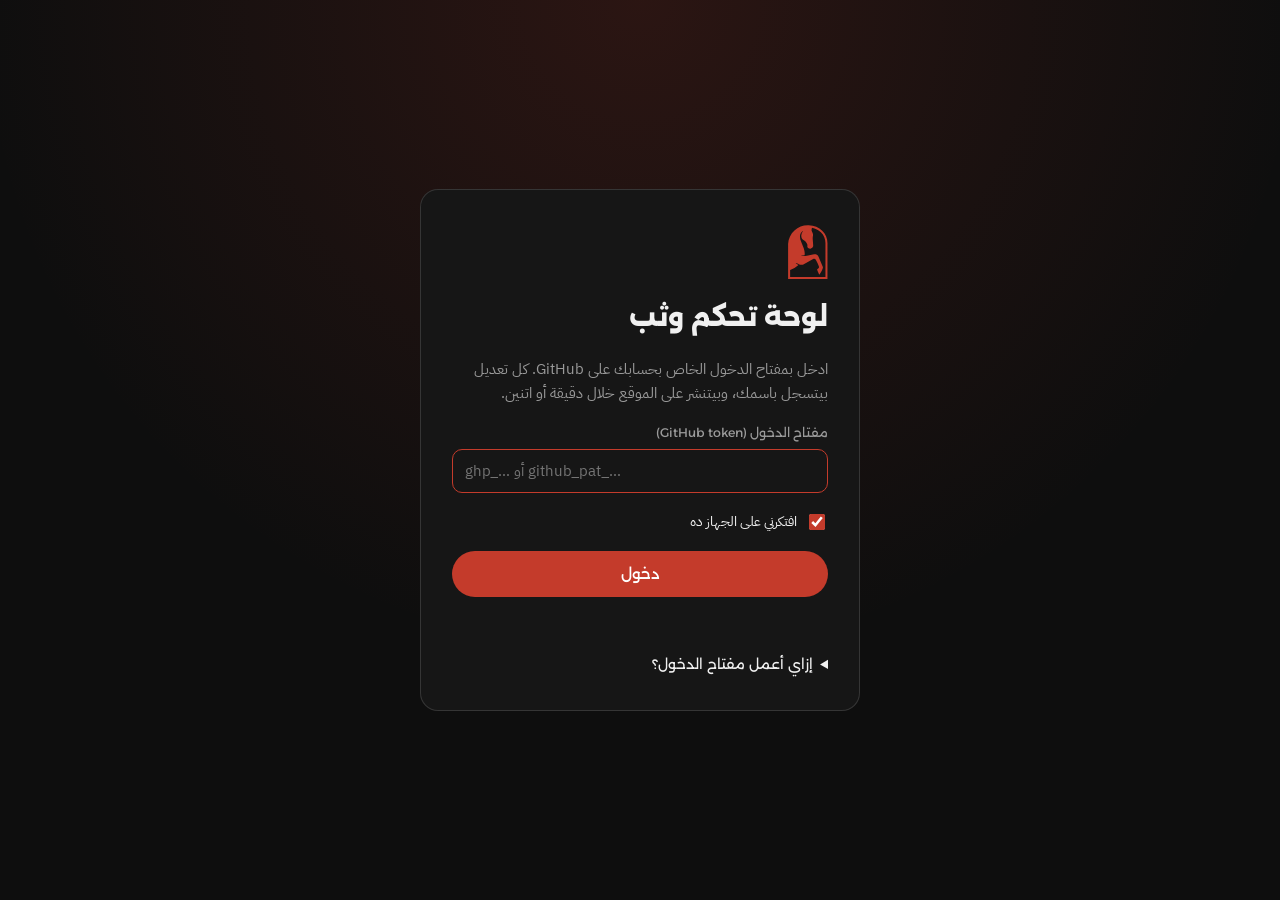
==== admin/index.html @ 9bb5f6c9 "Project pages, English home at /en/, and a control panel at /admin/ Content moves to content/*.json;" ====
<!doctype html>
<html lang="ar" dir="rtl">
<head>
<meta charset="utf-8">
<meta name="viewport" content="width=device-width, initial-scale=1">
<meta name="robots" content="noindex, nofollow">
<title>لوحة التحكم | وثب استوديو</title>
<link rel="icon" type="image/svg+xml" href="/assets/wasb/symbol.svg">
<link rel="preconnect" href="https://fonts.googleapis.com">
<link rel="preconnect" href="https://fonts.gstatic.com" crossorigin>
<link href="https://fonts.googleapis.com/css2?family=Alexandria:wght@400;500;700;800&family=IBM+Plex+Sans+Arabic:wght@400;500;600&display=swap" rel="stylesheet">
<link rel="stylesheet" href="/admin/admin.css?v=1">
</head>
<body>

<section class="login" id="login" hidden>
  <form class="login__card" id="loginForm">
    <img class="login__sym" src="/assets/wasb/symbol.svg" alt="" width="44" height="60">
    <h1>لوحة تحكم وثب</h1>
    <p class="login__lede">ادخل بمفتاح الدخول الخاص بحسابك على GitHub. كل تعديل بيتسجل باسمك، وبيتنشر على الموقع خلال دقيقة أو اتنين.</p>
    <label class="field">
      <span>مفتاح الدخول (GitHub token)</span>
      <input type="password" id="tokenInput" autocomplete="off" spellcheck="false" dir="ltr" placeholder="ghp_… أو github_pat_…" required>
    </label>
    <label class="check"><input type="checkbox" id="remember" checked> <span>افتكرني على الجهاز ده</span></label>
    <button class="btn btn--red btn--wide" type="submit" id="loginBtn">دخول</button>
    <p class="login__err" id="loginErr" role="alert"></p>
    <details class="login__help">
      <summary>إزاي أعمل مفتاح الدخول؟</summary>
      <ol>
        <li>ادخل على حسابك في GitHub، وتأكد إنك مضاف كمشارك (Collaborator) على مستودع الموقع.</li>
        <li>افتح <a href="https://github.com/settings/tokens/new?scopes=public_repo&amp;description=WASB%20admin" target="_blank" rel="noopener">صفحة إنشاء مفتاح جديد</a>. الصلاحية المطلوبة (public_repo) هتكون متعلّمة لوحدها.</li>
        <li>اختار مدة صلاحية (مثلاً 90 يوم)، واضغط Generate token في آخر الصفحة.</li>
        <li>انسخ المفتاح والصقه هنا. GitHub مش هيعرضه تاني، فاحفظه في مكان آمن لو هتحتاجه على جهاز تاني.</li>
      </ol>
    </details>
  </form>
</section>

<div class="app" id="app" hidden>
  <header class="top">
    <a class="top__brand" href="/" target="_blank" rel="noopener" title="فتح الموقع">
      <img src="/assets/wasb/symbol.svg" alt="" width="22" height="30"><span>لوحة التحكم</span>
    </a>
    <nav class="tabs" id="tabs">
      <button type="button" data-tab="projects">الأعمال</button>
      <button type="button" data-tab="sites">المواقع</button>
      <button type="button" data-tab="contact">التواصل</button>
      <button type="button" data-tab="texts">النصوص</button>
    </nav>
    <div class="top__end">
      <span class="pill" id="status"></span>
      <button class="btn btn--red" type="button" id="saveBtn" disabled>حفظ ونشر</button>
      <div class="me" id="me"></div>
    </div>
  </header>
  <main class="view" id="view"></main>
</div>

<div class="modal" id="picker" hidden>
  <div class="modal__card" role="dialog" aria-modal="true" aria-labelledby="pickerTitle">
    <header class="modal__head">
      <h2 id="pickerTitle">اختيار صور</h2>
      <label class="field field--inline"><span>المجلد</span><select id="pickerDir"></select></label>
      <label class="btn">رفع من جهازك<input type="file" id="pickerFile" accept="image/*" multiple hidden></label>
      <button class="btn btn--ghost" type="button" data-close>إغلاق</button>
    </header>
    <p class="modal__hint" id="pickerHint"></p>
    <div class="picker" id="pickerGrid"></div>
    <footer class="modal__foot">
      <span id="pickerCount"></span>
      <button class="btn btn--red" type="button" id="pickerOk">إضافة المحدد</button>
    </footer>
  </div>
</div>

<div class="toast" id="toast" role="status" aria-live="polite"></div>

<script src="/admin/admin.js?v=1"></script>
</body>
</html>
---- admin/admin.css ----
/* وثب | WASB — لوحة التحكم */
:root {
  --red: #C43B2B; --red-2: #a83224;
  --bg: #0E0E0E; --bg-2: #161616; --bg-3: #1f1f1f;
  --fg: #F0F0F0; --mute: #9A9A9A; --rule: rgba(240, 240, 240, .14);
  --ok: #5DBB7A; --warn: #E0A84A;
  --display: 'Alexandria', 'IBM Plex Sans Arabic', system-ui, sans-serif;
  --body: 'IBM Plex Sans Arabic', 'Alexandria', system-ui, sans-serif;
}
*, *::before, *::after { box-sizing: border-box; }
html { background: var(--bg); color-scheme: dark; }
body { margin: 0; background: var(--bg); color: var(--fg); font-family: var(--body); font-size: 15px; line-height: 1.6; -webkit-font-smoothing: antialiased; }
img { display: block; max-width: 100%; }
a { color: inherit; }
button, input, select, textarea { font: inherit; color: inherit; }
button { cursor: pointer; }
[hidden] { display: none !important; }
:focus-visible { outline: 2px solid var(--red); outline-offset: 2px; }
h1, h2, h3, p { margin: 0; }

/* buttons and fields */
.btn { display: inline-flex; align-items: center; justify-content: center; gap: 8px; height: 38px; padding: 0 16px; border-radius: 999px; border: 0; background: var(--bg-3); box-shadow: inset 0 0 0 1px var(--rule); font-family: var(--display); font-size: 13.5px; font-weight: 500; white-space: nowrap; cursor: pointer; text-decoration: none; transition: background-color .2s, color .2s, opacity .2s; }
.btn:hover { background: #2a2a2a; }
.btn--red { background: var(--red); box-shadow: none; color: #fff; }
.btn--red:hover { background: var(--red-2); }
.btn--ghost { background: none; }
.btn--danger { color: #ff8a7a; }
.btn--sm { height: 30px; padding: 0 12px; font-size: 12.5px; }
.btn--wide { width: 100%; height: 46px; font-size: 15px; }
.btn:disabled { opacity: .4; cursor: default; }
.icon-btn { width: 30px; height: 30px; display: inline-grid; place-items: center; border-radius: 8px; border: 0; background: var(--bg-3); color: var(--mute); font-size: 15px; line-height: 1; transition: color .2s, background-color .2s; }
.icon-btn:hover { color: var(--fg); background: #2a2a2a; }
.icon-btn.is-del:hover { color: #ff8a7a; }

.field { display: grid; gap: 6px; }
.field > span { font-family: var(--display); font-size: 12.5px; color: var(--mute); }
.field--inline { display: inline-flex; align-items: center; gap: 8px; }
.field input, .field textarea, .field select, .search { width: 100%; background: var(--bg-2); border: 1px solid var(--rule); border-radius: 10px; padding: 9px 12px; outline: none; transition: border-color .2s; }
.field textarea { resize: vertical; min-height: 44px; line-height: 1.7; }
.field input:focus, .field textarea:focus, .field select:focus, .search:focus { border-color: var(--red); }
.field [dir="ltr"] { text-align: left; }
.field small { color: var(--mute); font-size: 12px; }
.check { display: inline-flex; align-items: center; gap: 8px; cursor: pointer; font-size: 14px; }
.check input { accent-color: var(--red); width: 16px; height: 16px; }
.row2 { display: grid; grid-template-columns: repeat(2, minmax(0, 1fr)); gap: 14px; }
.row3 { display: grid; grid-template-columns: repeat(3, minmax(0, 1fr)); gap: 14px; }

/* login */
.login { min-height: 100svh; display: grid; place-items: center; padding: 24px; background: radial-gradient(circle at 50% 0%, rgba(196, 59, 43, .16), transparent 60%); }
.login__card { width: min(100%, 440px); display: grid; gap: 18px; padding: 36px 32px; background: var(--bg-2); border-radius: 18px; box-shadow: inset 0 0 0 1px var(--rule); }
.login__sym { width: 40px; height: auto; }
.login h1 { font-family: var(--display); font-weight: 800; font-size: 26px; }
.login__lede { color: var(--mute); }
.login__err { color: #ff8a7a; min-height: 1.4em; font-size: 14px; }
.login__help { font-size: 14px; color: var(--mute); }
.login__help summary { cursor: pointer; color: var(--fg); font-family: var(--display); }
.login__help ol { padding-inline-start: 20px; display: grid; gap: 6px; margin: 10px 0 0; }
.login__help a { color: var(--fg); }

/* top bar */
.top { position: sticky; top: 0; z-index: 20; display: flex; align-items: center; gap: 24px; height: 64px; padding: 0 24px; background: rgba(14, 14, 14, .9); backdrop-filter: blur(12px); box-shadow: 0 1px 0 var(--rule); }
.top__brand { display: flex; align-items: center; gap: 10px; text-decoration: none; font-family: var(--display); font-weight: 700; }
.top__brand img { width: 20px; height: auto; }
.tabs { display: flex; gap: 4px; }
.tabs button { height: 36px; padding: 0 14px; border-radius: 999px; border: 0; background: none; color: var(--mute); font-family: var(--display); font-size: 14px; transition: color .2s, background-color .2s; }
.tabs button:hover { color: var(--fg); }
.tabs button.is-on { color: var(--fg); background: var(--bg-3); }
.top__end { margin-inline-start: auto; display: flex; align-items: center; gap: 12px; }
.pill { font-family: var(--display); font-size: 12.5px; color: var(--mute); display: inline-flex; align-items: center; gap: 7px; }
.pill::before { content: ''; width: 8px; height: 8px; border-radius: 50%; background: currentColor; }
.pill:empty { display: none; }
.pill.is-dirty { color: var(--warn); }
.pill.is-busy { color: var(--warn); }
.pill.is-busy::before { animation: blink 1s infinite; }
.pill.is-ok { color: var(--ok); }
.pill.is-err { color: #ff8a7a; }
.pill a { color: inherit; }
@keyframes blink { 50% { opacity: .2; } }
.me { display: flex; align-items: center; gap: 8px; font-size: 13px; color: var(--mute); }
.me img { width: 28px; height: 28px; border-radius: 50%; }

/* layout */
.view { padding: 28px 24px 120px; max-width: 1440px; margin: 0 auto; }
.split { display: grid; grid-template-columns: 300px minmax(0, 1fr); gap: 28px; align-items: start; }
.panel { background: var(--bg-2); border-radius: 16px; box-shadow: inset 0 0 0 1px var(--rule); padding: 22px; }
.panel + .panel { margin-top: 18px; }
.panel__head { display: flex; align-items: center; justify-content: space-between; gap: 12px; margin-bottom: 16px; }
.panel__head h2, .panel > h2 { font-family: var(--display); font-weight: 700; font-size: 16px; }
.panel > h2 { margin-bottom: 16px; }
.panel__note { color: var(--mute); font-size: 13px; margin: -8px 0 16px; }
.stack { display: grid; gap: 14px; }
.page-head { display: flex; align-items: center; justify-content: space-between; gap: 16px; margin-bottom: 20px; flex-wrap: wrap; }
.page-head h1 { font-family: var(--display); font-weight: 800; font-size: 28px; }
.page-head p { color: var(--mute); font-size: 14px; }
.page-head .acts { display: flex; gap: 8px; }

/* project list */
.plist { position: sticky; top: 88px; display: grid; gap: 8px; }
.plist__items { display: grid; gap: 6px; max-height: calc(100svh - 200px); overflow: auto; padding: 2px; }
.pitem { display: grid; grid-template-columns: 56px minmax(0, 1fr) auto; align-items: center; gap: 12px; padding: 8px; border-radius: 12px; background: var(--bg-2); box-shadow: inset 0 0 0 1px transparent; cursor: pointer; transition: background-color .2s, box-shadow .2s; }
.pitem:hover { background: var(--bg-3); }
.pitem.is-on { box-shadow: inset 0 0 0 1px var(--red); background: var(--bg-3); }
.pitem.is-drop { box-shadow: inset 0 2px 0 var(--red); }
.pitem img { width: 56px; height: 42px; object-fit: cover; border-radius: 6px; background: #222; }
.pitem b { display: block; font-family: var(--display); font-weight: 600; font-size: 14px; overflow: hidden; text-overflow: ellipsis; white-space: nowrap; }
.pitem small { color: var(--mute); font-size: 12px; direction: ltr; display: block; text-align: end; }
.grip { color: var(--mute); cursor: grab; font-size: 16px; padding: 0 4px; user-select: none; }

/* chips */
.chips { display: flex; flex-wrap: wrap; gap: 8px; }
.chip { position: relative; }
.chip input { position: absolute; opacity: 0; }
.chip span { display: inline-flex; height: 34px; align-items: center; padding: 0 14px; border-radius: 999px; background: var(--bg-3); box-shadow: inset 0 0 0 1px var(--rule); font-family: var(--display); font-size: 13px; cursor: pointer; transition: background-color .2s, box-shadow .2s; }
.chip input:checked + span { background: rgba(196, 59, 43, .18); box-shadow: inset 0 0 0 1px var(--red); }
.chip input:focus-visible + span { outline: 2px solid var(--red); outline-offset: 2px; }

/* cover */
.cover { display: grid; grid-template-columns: minmax(0, 1.3fr) minmax(0, 1fr); gap: 20px; align-items: start; }
.cover__img { position: relative; border-radius: 10px; overflow: hidden; background: #222; cursor: crosshair; }
.cover__img img { width: 100%; height: auto; }
.cover__dot { position: absolute; width: 22px; height: 22px; margin: -11px 0 0 -11px; border-radius: 50%; border: 2px solid #fff; box-shadow: 0 0 0 2px var(--red), 0 2px 8px rgba(0, 0, 0, .5); pointer-events: none; }
.cover__crop { aspect-ratio: 4 / 3; border-radius: 10px; overflow: hidden; background: #222; }
.cover__crop img { width: 100%; height: 100%; object-fit: cover; filter: grayscale(1); }
.cover__side { display: grid; gap: 10px; align-content: start; }
.cover__side p { color: var(--mute); font-size: 13px; }

/* blocks */
.blocks { display: grid; gap: 14px; }
.blk { border-radius: 14px; background: var(--bg); box-shadow: inset 0 0 0 1px var(--rule); padding: 16px; display: grid; gap: 14px; }
.blk__head { display: flex; align-items: center; gap: 10px; }
.blk__type { font-family: var(--display); font-weight: 700; font-size: 14px; }
.blk__n { color: var(--mute); font-size: 12px; font-family: var(--display); }
.blk__tools { margin-inline-start: auto; display: flex; gap: 6px; }
.blk__opts { display: flex; flex-wrap: wrap; gap: 16px; align-items: end; }
.blk__opts .field { min-width: 160px; }
.add-blk { display: flex; flex-wrap: wrap; gap: 8px; align-items: center; padding: 14px; border-radius: 14px; border: 1px dashed var(--rule); }
.add-blk > span { color: var(--mute); font-size: 13px; margin-inline-end: 6px; }

.thumbs { display: flex; flex-wrap: wrap; gap: 10px; }
.thumb { position: relative; width: 112px; height: 84px; border-radius: 8px; overflow: hidden; background: #222; cursor: grab; }
.thumb img { width: 100%; height: 100%; object-fit: cover; pointer-events: none; }
.thumb.is-wide { width: 220px; height: 124px; }
.thumb.is-drop { outline: 2px solid var(--red); }
.thumb .x { position: absolute; top: 4px; inset-inline-end: 4px; width: 24px; height: 24px; border-radius: 50%; border: 0; background: rgba(0, 0, 0, .7); color: #fff; font-size: 14px; line-height: 1; opacity: 0; transition: opacity .2s; }
.thumb:hover .x, .thumb .x:focus-visible { opacity: 1; }
.thumb .new { position: absolute; bottom: 4px; inset-inline-start: 4px; font-size: 10.5px; font-family: var(--display); padding: 1px 6px; border-radius: 4px; background: var(--red); color: #fff; }
.thumb--add { display: grid; place-items: center; border: 1px dashed var(--rule); background: none; color: var(--mute); font-family: var(--display); font-size: 13px; cursor: pointer; }
.thumb--add:hover { color: var(--fg); border-color: var(--mute); }

/* sites */
.sites { display: grid; grid-template-columns: repeat(auto-fill, minmax(320px, 1fr)); gap: 18px; }
.site { display: grid; gap: 14px; }
.site__shot { height: 200px; border-radius: 10px; overflow: hidden; background: #fff; position: relative; }
.site__shot img { width: 100%; height: auto; }
.site__shot .btn { position: absolute; bottom: 10px; inset-inline-start: 10px; }
.site__tools { display: flex; gap: 6px; justify-content: flex-end; }

/* texts */
.texts { display: grid; gap: 8px; }
.texts h3 { font-family: var(--display); font-size: 13px; color: var(--mute); margin: 18px 0 4px; }
.trow { display: grid; grid-template-columns: 170px minmax(0, 1fr) minmax(0, 1fr); gap: 12px; align-items: start; padding: 10px 0; border-top: 1px solid var(--rule); }
.trow code { font-size: 11.5px; color: var(--mute); direction: ltr; text-align: end; padding-top: 10px; word-break: break-all; }
.search { max-width: 360px; }

/* modal */
.modal { position: fixed; inset: 0; z-index: 50; display: grid; place-items: center; padding: 24px; background: rgba(0, 0, 0, .7); }
.modal__card { width: min(100%, 1100px); max-height: calc(100svh - 48px); display: grid; grid-template-rows: auto auto minmax(0, 1fr) auto; background: var(--bg-2); border-radius: 18px; box-shadow: inset 0 0 0 1px var(--rule); overflow: hidden; }
.modal__head { display: flex; align-items: center; gap: 14px; padding: 18px 22px; box-shadow: 0 1px 0 var(--rule); flex-wrap: wrap; }
.modal__head h2 { font-family: var(--display); font-size: 17px; margin-inline-end: auto; }
.modal__head select { background: var(--bg); border: 1px solid var(--rule); border-radius: 8px; padding: 6px 10px; direction: ltr; }
.modal__hint { padding: 12px 22px 0; color: var(--mute); font-size: 13px; }
.modal__hint:empty { display: none; }
.picker { overflow: auto; padding: 18px 22px; display: grid; grid-template-columns: repeat(auto-fill, minmax(150px, 1fr)); gap: 12px; align-content: start; }
.pick { position: relative; height: 0; padding: 0 0 75% !important; border-radius: 10px; overflow: hidden; background: #222; border: 0; padding: 0; box-shadow: inset 0 0 0 1px var(--rule); }
.pick img { position: absolute; inset: 0; width: 100%; height: 100%; object-fit: cover; }
.pick span { position: absolute; inset-inline: 0; bottom: 0; padding: 14px 8px 5px; font-size: 11px; direction: ltr; text-align: left; background: linear-gradient(transparent, rgba(0, 0, 0, .8)); color: #ddd; white-space: nowrap; overflow: hidden; text-overflow: ellipsis; }
.pick.is-on { box-shadow: inset 0 0 0 3px var(--red); }
.pick.is-on::after { content: attr(data-n); position: absolute; top: 8px; inset-inline-end: 8px; width: 26px; height: 26px; border-radius: 50%; display: grid; place-items: center; background: var(--red); color: #fff; font-family: var(--display); font-size: 13px; }
.picker__empty { color: var(--mute); grid-column: 1 / -1; padding: 40px 0; text-align: center; }
.modal__foot { display: flex; align-items: center; justify-content: space-between; gap: 12px; padding: 14px 22px; box-shadow: 0 -1px 0 var(--rule); color: var(--mute); font-size: 13px; }

/* toast */
.toast { position: fixed; bottom: 24px; left: 50%; translate: -50% 20px; z-index: 60; max-width: min(92vw, 560px); padding: 12px 18px; border-radius: 12px; background: #262626; box-shadow: 0 10px 40px rgba(0, 0, 0, .5), inset 0 0 0 1px var(--rule); font-size: 14px; opacity: 0; pointer-events: none; transition: opacity .25s, translate .25s; }
.toast.is-on { opacity: 1; translate: -50% 0; }
.toast.is-err { box-shadow: 0 10px 40px rgba(0, 0, 0, .5), inset 0 0 0 1px #ff8a7a; }

.empty { color: var(--mute); padding: 60px 0; text-align: center; }
.busy { color: var(--mute); padding: 80px 0; text-align: center; font-family: var(--display); }

@media (max-width: 1000px) {
  .split { grid-template-columns: minmax(0, 1fr); }
  .plist { position: static; }
  .plist__items { max-height: none; grid-template-columns: repeat(auto-fill, minmax(220px, 1fr)); }
  .cover { grid-template-columns: minmax(0, 1fr); }
  .trow { grid-template-columns: minmax(0, 1fr); }
  .trow code { text-align: start; padding: 0; }
}
@media (max-width: 720px) {
  .top { flex-wrap: wrap; height: auto; padding: 10px 14px; gap: 10px; }
  .tabs { order: 3; width: 100%; overflow-x: auto; }
  .me span { display: none; }
  .view { padding: 18px 14px 100px; }
  .row2, .row3 { grid-template-columns: minmax(0, 1fr); }
}
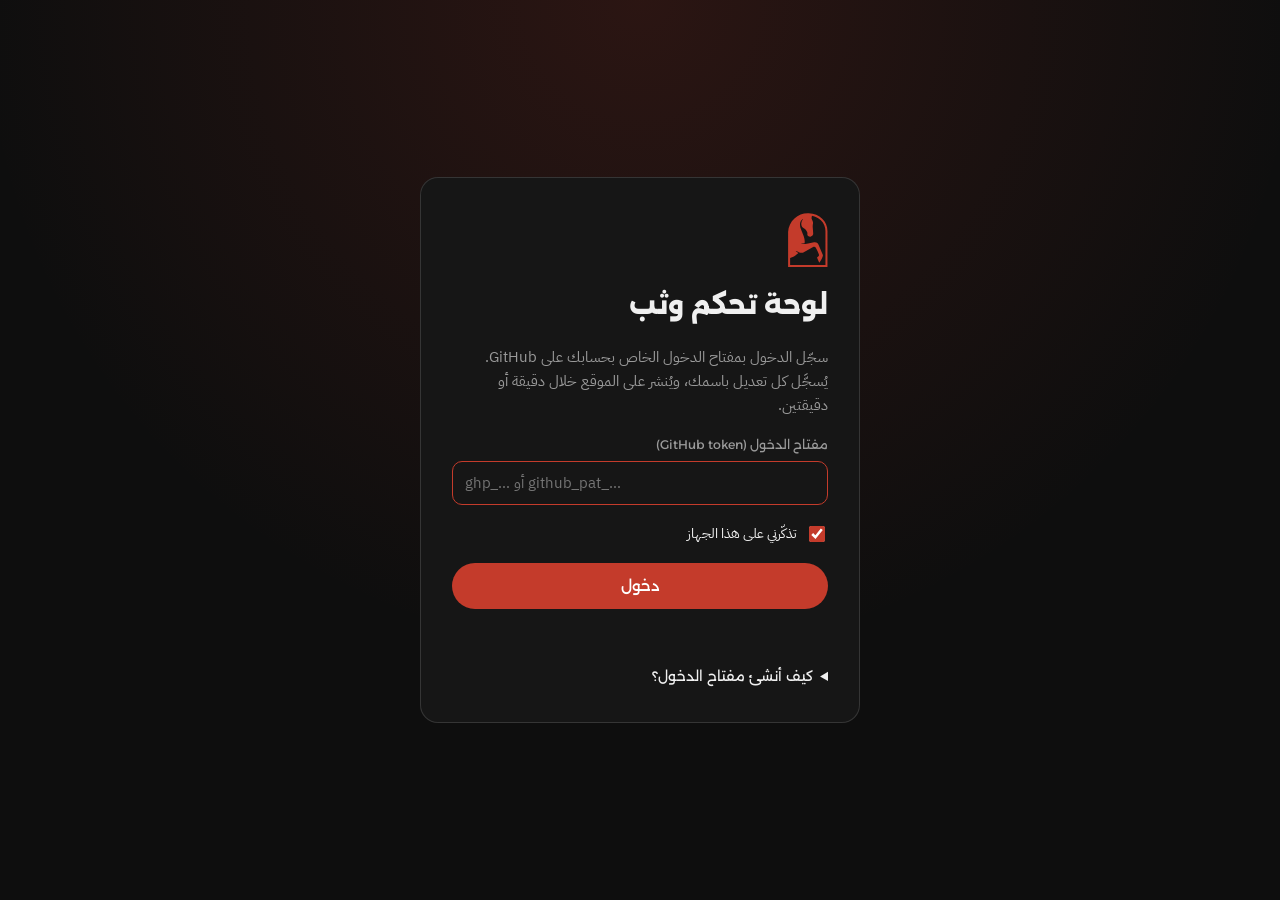
==== commit 657d8950: "Panel: small drag image; wording in simple Arabic Co-Authored-By: Claude Opus 5.5 <noreply@anthropic" ====
--- a/admin/index.html
+++ b/admin/index.html
@@ -9,7 +9,7 @@
 <link rel="preconnect" href="https://fonts.googleapis.com">
 <link rel="preconnect" href="https://fonts.gstatic.com" crossorigin>
 <link href="https://fonts.googleapis.com/css2?family=Alexandria:wght@400;500;700;800&family=IBM+Plex+Sans+Arabic:wght@400;500;600&display=swap" rel="stylesheet">
-<link rel="stylesheet" href="/admin/admin.css?v=1">
+<link rel="stylesheet" href="/admin/admin.css?v=5">
 </head>
 <body>
 
@@ -17,21 +17,21 @@
   <form class="login__card" id="loginForm">
     <img class="login__sym" src="/assets/wasb/symbol.svg" alt="" width="44" height="60">
     <h1>لوحة تحكم وثب</h1>
-    <p class="login__lede">ادخل بمفتاح الدخول الخاص بحسابك على GitHub. كل تعديل بيتسجل باسمك، وبيتنشر على الموقع خلال دقيقة أو اتنين.</p>
+    <p class="login__lede">سجّل الدخول بمفتاح الدخول الخاص بحسابك على GitHub. يُسجَّل كل تعديل باسمك، ويُنشر على الموقع خلال دقيقة أو دقيقتين.</p>
     <label class="field">
       <span>مفتاح الدخول (GitHub token)</span>
       <input type="password" id="tokenInput" autocomplete="off" spellcheck="false" dir="ltr" placeholder="ghp_… أو github_pat_…" required>
     </label>
-    <label class="check"><input type="checkbox" id="remember" checked> <span>افتكرني على الجهاز ده</span></label>
+    <label class="check"><input type="checkbox" id="remember" checked> <span>تذكّرني على هذا الجهاز</span></label>
     <button class="btn btn--red btn--wide" type="submit" id="loginBtn">دخول</button>
     <p class="login__err" id="loginErr" role="alert"></p>
     <details class="login__help">
-      <summary>إزاي أعمل مفتاح الدخول؟</summary>
+      <summary>كيف أنشئ مفتاح الدخول؟</summary>
       <ol>
-        <li>ادخل على حسابك في GitHub، وتأكد إنك مضاف كمشارك (Collaborator) على مستودع الموقع.</li>
-        <li>افتح <a href="https://github.com/settings/tokens/new?scopes=public_repo&amp;description=WASB%20admin" target="_blank" rel="noopener">صفحة إنشاء مفتاح جديد</a>. الصلاحية المطلوبة (public_repo) هتكون متعلّمة لوحدها.</li>
-        <li>اختار مدة صلاحية (مثلاً 90 يوم)، واضغط Generate token في آخر الصفحة.</li>
-        <li>انسخ المفتاح والصقه هنا. GitHub مش هيعرضه تاني، فاحفظه في مكان آمن لو هتحتاجه على جهاز تاني.</li>
+        <li>ادخل إلى حسابك في GitHub، وتأكد من إضافتك كمشارك (Collaborator) في مستودع الموقع.</li>
+        <li>افتح <a href="https://github.com/settings/tokens/new?scopes=public_repo&amp;description=WASB%20admin" target="_blank" rel="noopener">صفحة إنشاء مفتاح جديد</a>. ستكون الصلاحية المطلوبة (public_repo) محددة تلقائياً.</li>
+        <li>اختر مدة الصلاحية (مثلاً 90 يوماً)، ثم اضغط Generate token أسفل الصفحة.</li>
+        <li>انسخ المفتاح والصقه هنا. لن يعرضه GitHub مرة أخرى، لذا احفظه في مكان آمن إذا احتجت إليه على جهاز آخر.</li>
       </ol>
     </details>
   </form>
@@ -76,6 +76,6 @@
 
 <div class="toast" id="toast" role="status" aria-live="polite"></div>
 
-<script src="/admin/admin.js?v=1"></script>
+<script src="/admin/admin.js?v=5"></script>
 </body>
 </html>
--- a/admin/admin.css
+++ b/admin/admin.css
@@ -202,3 +202,50 @@
   .view { padding: 18px 14px 100px; }
   .row2, .row3 { grid-template-columns: minmax(0, 1fr); }
 }
+
+/* gallery: the same rows the project page draws */
+.gpanel { transition: box-shadow .2s, background-color .2s; }
+.gpanel.is-over { box-shadow: inset 0 0 0 2px var(--red); background: #1c1414; }
+.gpanel .acts { display: flex; gap: 8px; }
+.gdrop__empty { display: grid; place-items: center; gap: 6px; min-height: 260px; border: 1.5px dashed var(--rule); border-radius: 14px; color: var(--mute); text-align: center; }
+.gdrop__empty b { font-family: var(--display); font-size: 18px; color: var(--fg); }
+.gal { --gap: clamp(6px, .9vw, 12px); display: flex; flex-wrap: wrap; gap: var(--gap); max-width: 1200px; margin-inline: auto; }
+.gal__it { position: relative; flex: 0 0 calc((100% - var(--gap)) * var(--s, 1)); aspect-ratio: var(--r); overflow: hidden; background: #222; cursor: grab; }
+.gal__it.is-full { flex-basis: 100%; }
+.gal__it img { width: 100%; height: 100%; object-fit: cover; pointer-events: none; user-select: none; }
+.gal__it.is-drag { opacity: .35; outline: 2px dashed var(--red); outline-offset: -2px; }
+.gal__it.is-half.is-full::before { content: 'نصف عرض: تحتاج صورة نصف عرض بعدها'; position: absolute; top: 6px; inset-inline-start: 6px; z-index: 1; font-family: var(--display); font-size: 11px; padding: 2px 8px; border-radius: 5px; background: rgba(224, 168, 74, .9); color: #111; }
+.gal__tools button[aria-pressed="true"] { background: #E0A84A; color: #111; }
+.gal__it .tag { position: absolute; bottom: 6px; inset-inline-start: 6px; font-family: var(--display); font-size: 11px; padding: 2px 8px; border-radius: 5px; background: rgba(0, 0, 0, .75); color: #fff; }
+.gal__it .tag--new { background: var(--red); inset-inline-start: auto; inset-inline-end: 6px; }
+.gal__tools { position: absolute; top: 6px; inset-inline-end: 6px; display: flex; gap: 4px; opacity: 0; transition: opacity .2s; }
+.gal__it:hover .gal__tools, .gal__tools:focus-within { opacity: 1; }
+.gal__tools button { width: 28px; height: 28px; border-radius: 50%; border: 0; background: rgba(0, 0, 0, .75); color: #fff; font-size: 13px; line-height: 1; }
+.gal__tools button:hover { background: var(--red); }
+
+/* sites: the star */
+.site__tools { align-items: center; }
+.star { margin-inline-end: auto; display: inline-flex; align-items: center; gap: 8px; height: 32px; padding: 0 12px 0 14px; border-radius: 999px; border: 0; background: var(--bg-3); box-shadow: inset 0 0 0 1px var(--rule); color: var(--mute); font-family: var(--display); font-size: 12.5px; white-space: nowrap; transition: color .2s, box-shadow .2s, background-color .2s; }
+.star span { font-size: 16px; line-height: 1; color: #555; transition: color .2s; }
+.star[aria-pressed="true"] { color: var(--fg); background: rgba(224, 168, 74, .12); box-shadow: inset 0 0 0 1px rgba(224, 168, 74, .6); }
+.star[aria-pressed="true"] span { color: #E0A84A; }
+.site:not(.is-star) .site__shot { opacity: .55; }
+
+/* texts: inner tabs */
+.subtabs { display: flex; flex-wrap: wrap; gap: 6px; margin-bottom: 16px; transition: opacity .2s; }
+.subtabs.is-dim { opacity: .4; }
+.subtabs button { display: inline-flex; align-items: center; gap: 8px; height: 36px; padding: 0 14px; border-radius: 999px; border: 0; background: var(--bg-2); box-shadow: inset 0 0 0 1px var(--rule); color: var(--mute); font-family: var(--display); font-size: 13.5px; transition: color .2s, background-color .2s, box-shadow .2s; }
+.subtabs button:hover { color: var(--fg); }
+.subtabs button.is-on { color: var(--fg); background: rgba(196, 59, 43, .16); box-shadow: inset 0 0 0 1px var(--red); }
+.subtabs small { font-size: 11px; color: var(--mute); }
+.texts .trow:first-child, .texts h3 + .trow { border-top: 0; }
+
+/* small view while sorting: equal squares, the whole set in sight */
+.gal.is-sorting { --gap: 10px; }
+.gal.is-sorting .gal__it { flex: 0 0 calc((100% - 5 * var(--gap)) / 6) !important; aspect-ratio: 1 !important; background: #1b1b1b; border-radius: 8px; }
+.gal.is-sorting .gal__it img { object-fit: contain; padding: 6px; }
+.gal.is-sorting .tag, .gal.is-sorting .gal__it.is-half.is-full::before { display: none; }
+.gal.is-sorting .gal__it.is-half { box-shadow: inset 0 0 0 2px rgba(224, 168, 74, .65); }
+.gal.is-sorting .gal__tools button[data-act="g-half"], .gal.is-sorting .gal__tools button[data-act="g-cover"] { display: none; }
+.gal__tools button:disabled { opacity: .3; pointer-events: none; }
+.gpanel .btn[aria-pressed="true"] { box-shadow: inset 0 0 0 1px var(--red); color: var(--fg); }
